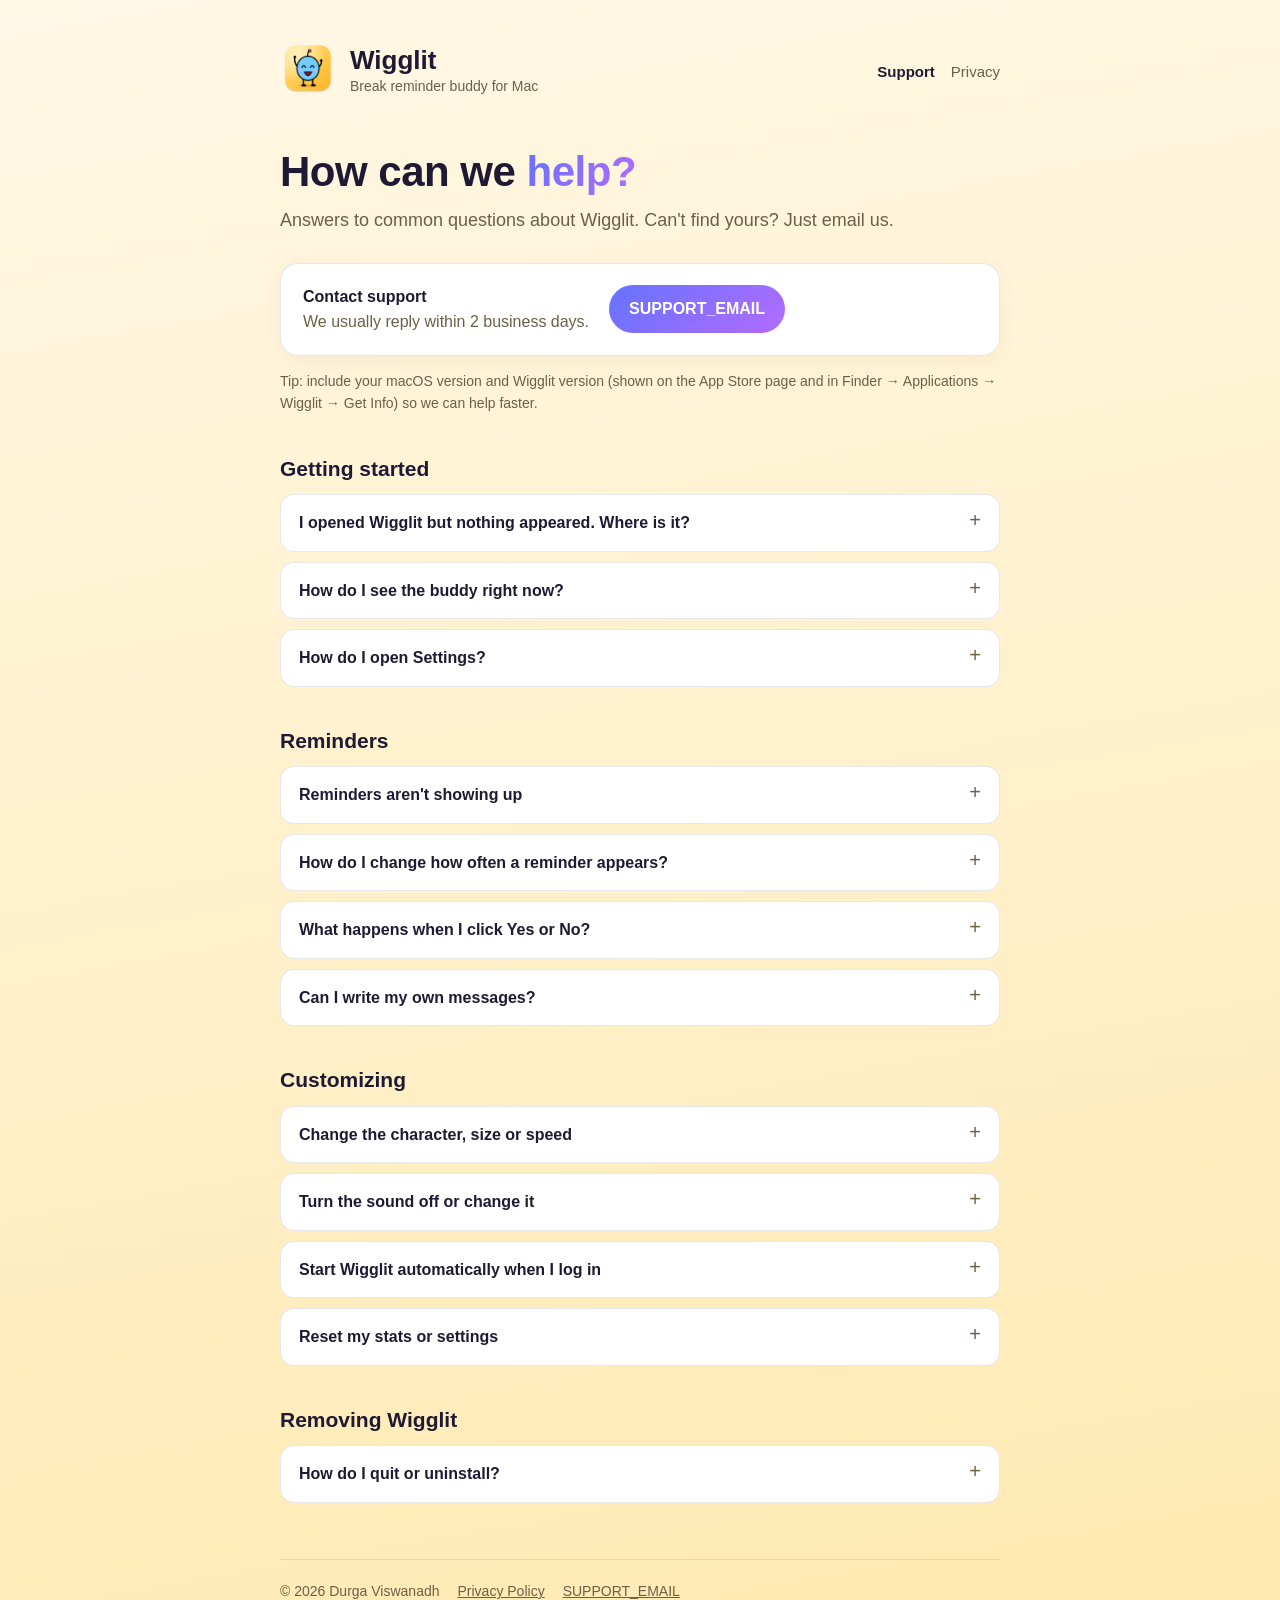
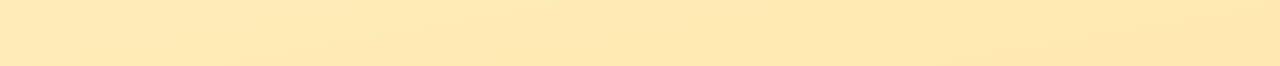
==== index.html @ 839c0ab2 "Initial Commit" ====
<!doctype html>
<html lang="en"><head>
<meta charset="utf-8"><meta name="viewport" content="width=device-width,initial-scale=1">
<title>Wigglit Support</title>
<meta name="description" content="Help and contact for Wigglit, the cartoon break-reminder buddy for Mac.">
<link rel="icon" href="favicon.png"><link rel="stylesheet" href="style.css">
</head><body><div class="wrap">

<header>
  <a href="./"><img src="icon.png" alt="Wigglit app icon"></a>
  <div><div class="brand">Wigglit</div><div class="tag">Break reminder buddy for Mac</div></div>
  <nav><a href="./" aria-current="page">Support</a><a href="privacy.html">Privacy</a></nav>
</header>

<h1>How can we <em>help?</em></h1>
<p class="lead">Answers to common questions about Wigglit. Can't find yours? Just email us.</p>

<div class="card contact">
  <div><strong>Contact support</strong><br><span class="muted">We usually reply within 2 business days.</span></div>
  <a class="btn" href="mailto:SUPPORT_EMAIL?subject=Wigglit%20support">SUPPORT_EMAIL</a>
</div>
<p class="muted" style="font-size:14px">Tip: include your macOS version and Wigglit version (shown on the App Store page and in Finder → Applications → Wigglit → Get Info) so we can help faster.</p>

<h2>Getting started</h2>

<details><summary>I opened Wigglit but nothing appeared. Where is it?</summary><div>
<p>Wigglit lives in the <strong>menu bar</strong> at the top-right of your screen, not in the Dock. Look for the small buddy icon and click it to open the panel.</p>
<p>On MacBooks with a notch, menu bar icons can hide behind the notch when the bar is crowded. Quit a few other menu bar apps, or hold <kbd>⌘</kbd> and drag icons to make room.</p>
</div></details>

<details><summary>How do I see the buddy right now?</summary><div>
<p>Click the menu bar icon, then under <strong>Remind me now</strong> click Drink water, Rest your eyes or Stretch. The buddy walks onto the screen where your mouse pointer is.</p>
</div></details>

<details><summary>How do I open Settings?</summary><div>
<p>Click the menu bar icon, then click <strong>Settings</strong> at the bottom of the panel.</p>
</div></details>

<h2>Reminders</h2>

<details><summary>Reminders aren't showing up</summary><div>
<p>Wigglit skips a reminder on purpose in these cases. Check each one:</p>
<ul>
<li><strong>Paused:</strong> the menu bar panel shows a Pause/Resume button. Make sure reminders are active.</li>
<li><strong>Active hours:</strong> Settings → Schedule. If “Only remind me during these hours” is on, reminders only appear inside that time window and on the selected days.</li>
<li><strong>Away detection:</strong> if you haven't touched the keyboard or mouse for a while (5 minutes by default), Wigglit assumes you're away and skips that reminder.</li>
<li><strong>Turned off:</strong> Settings → Reminders. Each reminder can be switched off individually.</li>
<li><strong>Interval:</strong> by default water is every 45 min, eyes every 20 min and stretching every 60 min. Changing a setting restarts that timer.</li>
</ul>
</div></details>

<details><summary>How do I change how often a reminder appears?</summary><div>
<p>Settings → Reminders. Each reminder has its own interval and color.</p>
</div></details>

<details><summary>What happens when I click Yes or No?</summary><div>
<p><strong>Yes</strong> counts toward your daily stats and the buddy celebrates. <strong>No</strong> makes the buddy sad, and if “Come back sooner if I say No” is on (Settings → Behavior) it asks again after a short delay. If you don't answer, it gives up and walks away.</p>
</div></details>

<details><summary>Can I write my own messages?</summary><div>
<p>Yes. Settings → Reminders. Enter one message per line for the question, the Yes reply and the No reply. Leave a box empty to use the built-in messages.</p>
</div></details>

<h2>Customizing</h2>

<details><summary>Change the character, size or speed</summary><div>
<p>Settings → Characters. Choose from five buddies, set walking speed and direction, size, height above the Dock, and which display it appears on.</p>
</div></details>

<details><summary>Turn the sound off or change it</summary><div>
<p>Settings → Behavior → Sound.</p>
</div></details>

<details><summary>Start Wigglit automatically when I log in</summary><div>
<p>Settings → Behavior → turn on <strong>Launch Wigglit at login</strong>. You can also manage it in macOS System Settings → General → Login Items.</p>
</div></details>

<details><summary>Reset my stats or settings</summary><div>
<p>Stats: Settings → Stats → Clear stats. Settings: Settings → Behavior → Reset ALL settings to defaults. Both ask for confirmation and can't be undone.</p>
</div></details>

<h2>Removing Wigglit</h2>

<details><summary>How do I quit or uninstall?</summary><div>
<p>To quit, click the menu bar icon, then <strong>Quit</strong>. To uninstall, quit the app and drag Wigglit from your Applications folder to the Trash. If you turned on launch at login, turn it off first in Settings → Behavior, or remove Wigglit from System Settings → General → Login Items afterwards.</p>
</div></details>

<footer>
  <span>© 2026 Durga Viswanadh</span>
  <a href="privacy.html">Privacy Policy</a>
  <a href="mailto:SUPPORT_EMAIL">SUPPORT_EMAIL</a>
</footer>
</div></body></html>
---- style.css ----
:root{
  --bg:#FFF8E6; --bg2:#FFE9B0; --ink:#1f1a33; --muted:#6b5f48; --card:#ffffff;
  --line:rgba(31,26,51,.10); --accent:#6673FF; --accent2:#B36BFF;
}
@media (prefers-color-scheme: dark){
  :root{ --bg:#17151f; --bg2:#221d2e; --ink:#f3f0ff; --muted:#b4abc9; --card:#211d2c; --line:rgba(255,255,255,.10); --accent:#8d97ff; --accent2:#c79bff; }
}
*{box-sizing:border-box}
html{-webkit-text-size-adjust:100%}
body{margin:0;font:16px/1.6 -apple-system,BlinkMacSystemFont,"SF Pro Text","Segoe UI",Roboto,sans-serif;color:var(--ink);
  background:transparent;min-height:100vh}
html{background:linear-gradient(170deg,var(--bg),var(--bg2)) no-repeat;background-color:var(--bg2);min-height:100%}
.wrap{max-width:760px;margin:0 auto;padding:40px 20px 64px}
header{display:flex;align-items:center;gap:14px}
header img{width:56px;height:56px}
header a{color:inherit;text-decoration:none}
.brand{font:800 26px/1.1 ui-rounded,"SF Pro Rounded",-apple-system,sans-serif}
.tag{color:var(--muted);font-size:14px}
nav{margin-left:auto;display:flex;gap:16px;font-size:15px}
nav a{color:var(--muted);text-decoration:none}
nav a[aria-current]{color:var(--ink);font-weight:600}
h1{font:800 clamp(30px,6vw,42px)/1.15 ui-rounded,"SF Pro Rounded",-apple-system,sans-serif;margin:44px 0 10px;letter-spacing:-.5px}
h1 em{font-style:normal;background:linear-gradient(120deg,var(--accent),var(--accent2));-webkit-background-clip:text;background-clip:text;color:transparent}
.lead{color:var(--muted);font-size:18px;margin:0 0 28px}
h2{font:800 21px/1.3 ui-rounded,"SF Pro Rounded",-apple-system,sans-serif;margin:40px 0 12px}
.card{background:var(--card);border:1px solid var(--line);border-radius:18px;padding:20px 22px;box-shadow:0 6px 20px rgba(120,80,0,.06)}
.contact{display:flex;flex-wrap:wrap;align-items:center;gap:12px 20px}
.btn{display:inline-block;background:linear-gradient(135deg,var(--accent),var(--accent2));color:#fff;text-decoration:none;font-weight:700;
  padding:11px 20px;border-radius:999px}
details{background:var(--card);border:1px solid var(--line);border-radius:14px;padding:0 18px;margin:10px 0}
summary{cursor:pointer;font-weight:650;padding:15px 0;list-style:none;display:flex;justify-content:space-between;gap:12px}
summary::-webkit-details-marker{display:none}
summary::after{content:"+";color:var(--muted);font-weight:400;font-size:20px;line-height:1}
details[open] summary::after{content:"–"}
details>div{padding:0 0 16px;color:var(--ink)}
details p{margin:0 0 8px}
ul,ol{padding-left:22px;margin:6px 0}
li{margin:4px 0}
kbd{font:600 13px ui-monospace,Menlo,monospace;background:var(--line);padding:1px 6px;border-radius:5px}
a{color:var(--accent)}
.muted{color:var(--muted)}
footer{margin-top:56px;padding-top:20px;border-top:1px solid var(--line);color:var(--muted);font-size:14px;display:flex;flex-wrap:wrap;gap:8px 18px}
footer a{color:var(--muted)}
@media (max-width:520px){ header{flex-wrap:wrap} nav{margin-left:0;width:100%} }
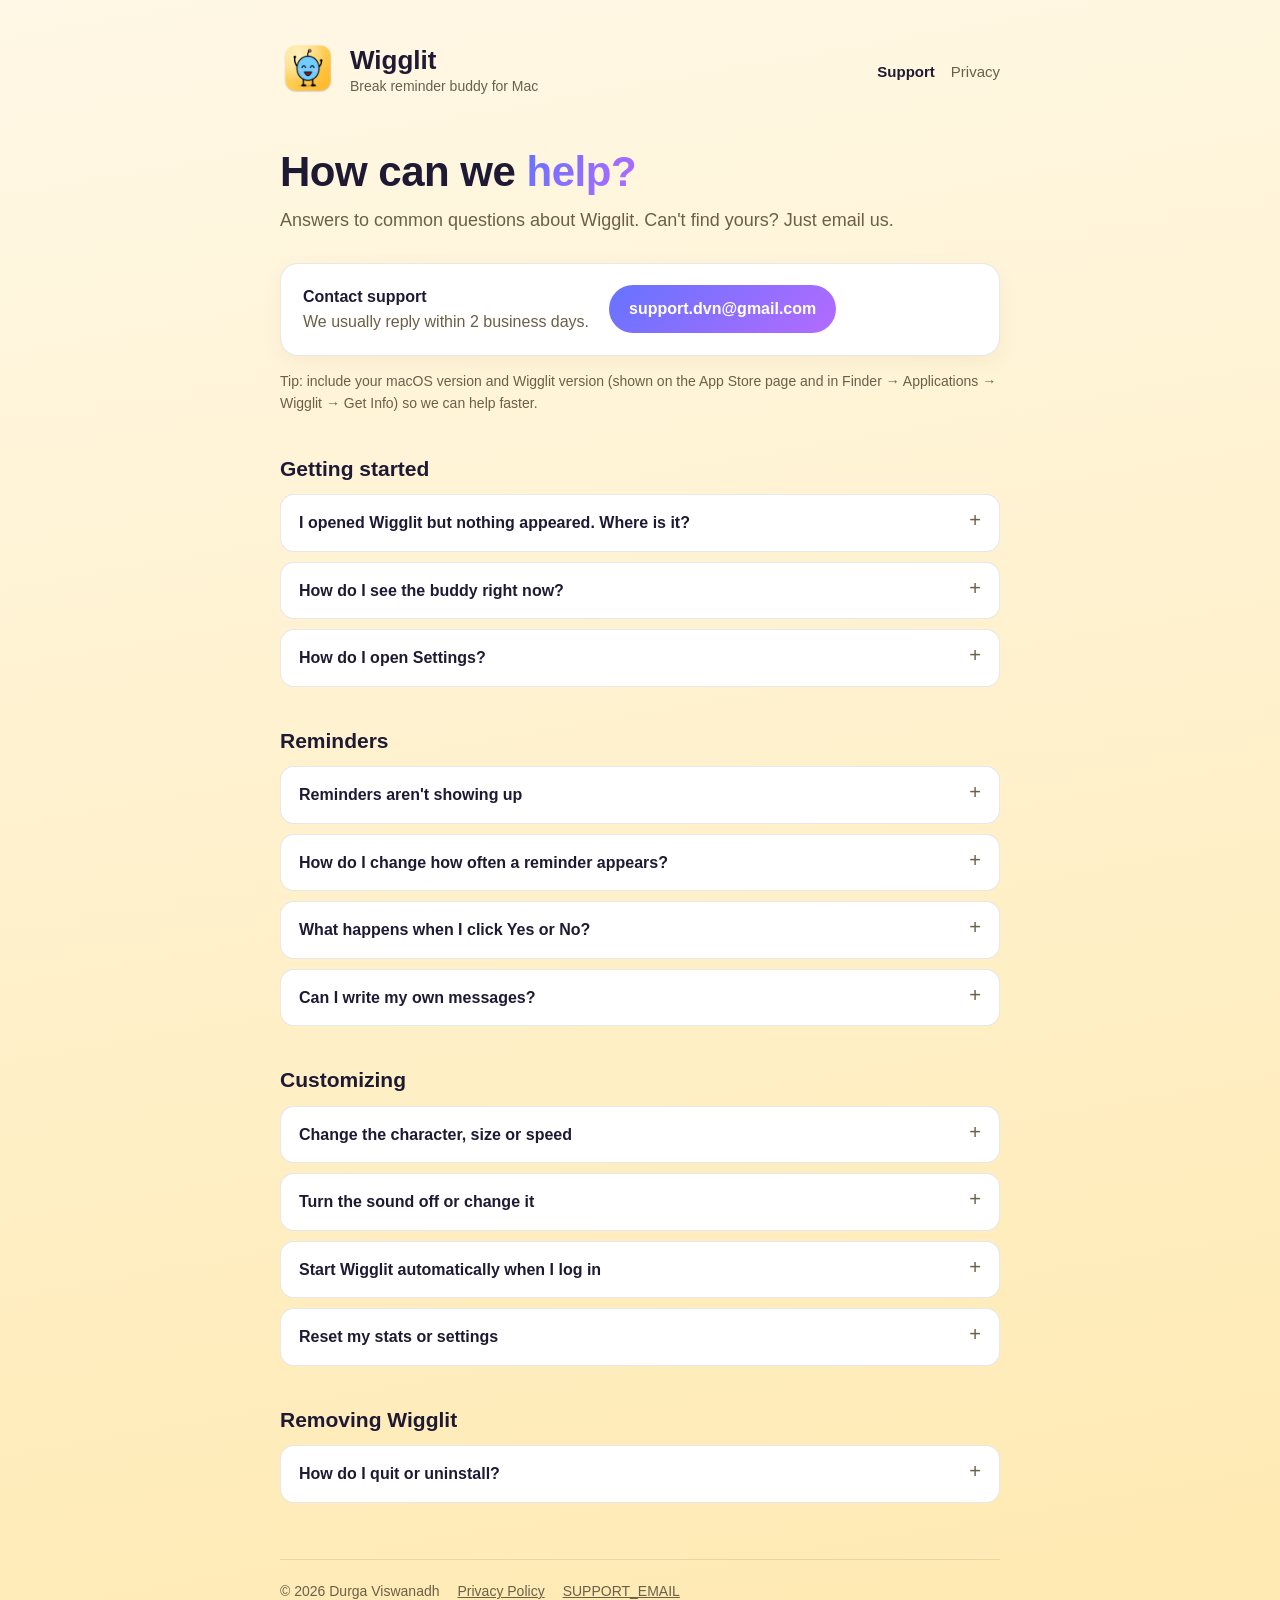
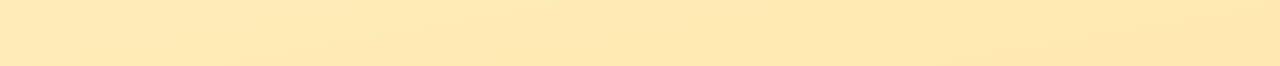
==== commit a2ade09c: "Mail Id added in Index.html" ====
--- a/index.html
+++ b/index.html
@@ -17,7 +17,7 @@
 
 <div class="card contact">
   <div><strong>Contact support</strong><br><span class="muted">We usually reply within 2 business days.</span></div>
-  <a class="btn" href="mailto:SUPPORT_EMAIL?subject=Wigglit%20support">SUPPORT_EMAIL</a>
+  <a class="btn" href="mailto:support.dvn@gmail.com?subject=Wigglit%20support">support.dvn@gmail.com</a>
 </div>
 <p class="muted" style="font-size:14px">Tip: include your macOS version and Wigglit version (shown on the App Store page and in Finder → Applications → Wigglit → Get Info) so we can help faster.</p>
 
